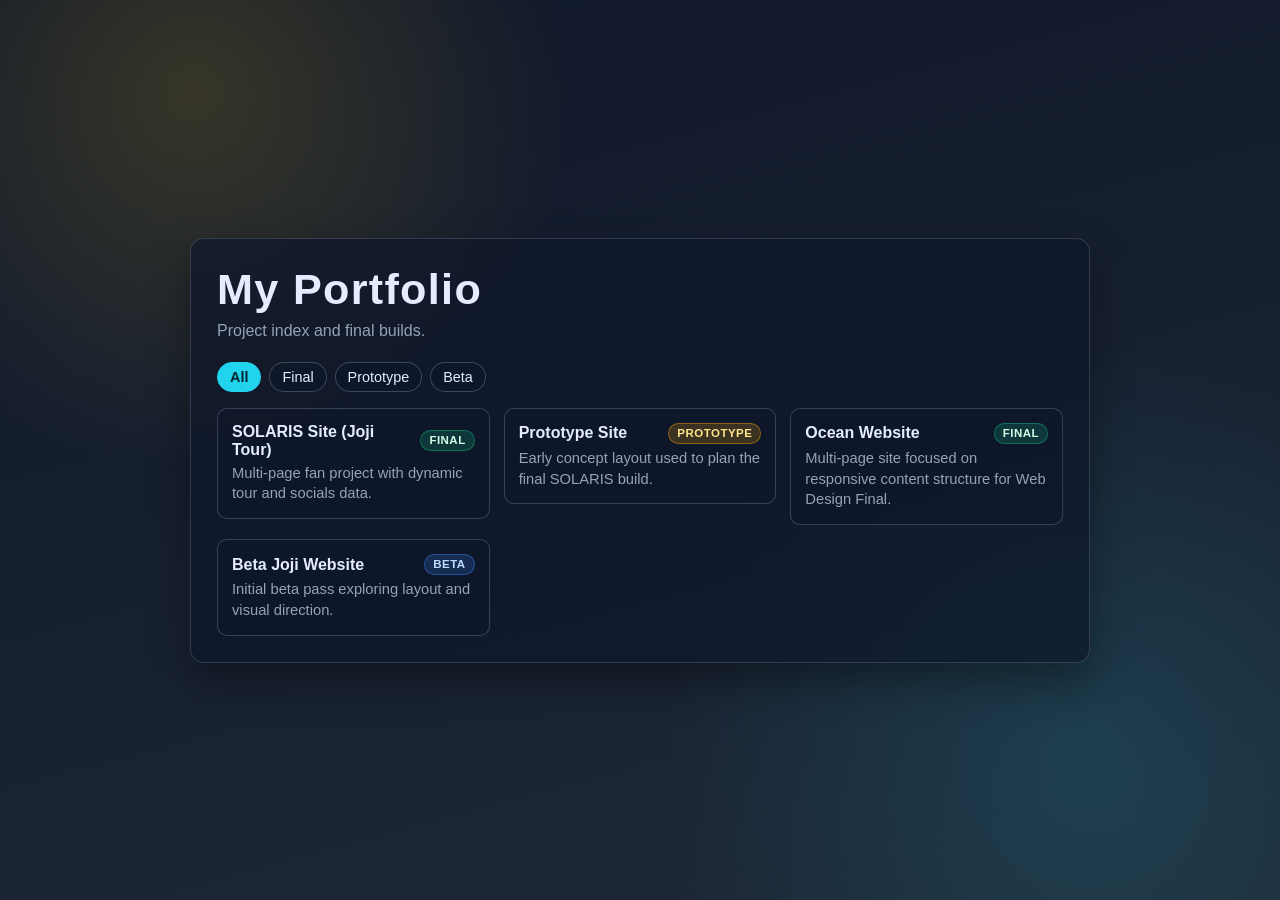
==== index.html @ e23ad000 "Add files via upload" ====
<!DOCTYPE html>
<html lang="en">
<head>
    <meta charset="UTF-8">
    <meta name="viewport" content="width=device-width, initial-scale=1.0">
  <title>Portfolio Home</title>
  <style>
    :root {
      --bg-top: #0f172a;
      --bg-bottom: #1f2937;
      --panel: rgba(15, 23, 42, 0.72);
      --text: #e5ecff;
      --muted: #94a3b8;
      --accent: #22d3ee;
      --accent-2: #facc15;
    }

    * {
      box-sizing: border-box;
    }

    body {
      margin: 0;
      min-height: 100vh;
      font-family: "Trebuchet MS", "Segoe UI", sans-serif;
      color: var(--text);
      background:
        radial-gradient(circle at 15% 10%, rgba(250, 204, 21, 0.16), transparent 28%),
        radial-gradient(circle at 85% 85%, rgba(34, 211, 238, 0.14), transparent 32%),
        linear-gradient(165deg, var(--bg-top), var(--bg-bottom));
      display: grid;
      place-items: center;
      padding: 24px;
    }

    main {
      width: min(900px, 100%);
      background: var(--panel);
      border: 1px solid rgba(148, 163, 184, 0.25);
      border-radius: 14px;
      padding: 26px;
      box-shadow: 0 18px 40px rgba(0, 0, 0, 0.35);
    }

    h1 {
      margin: 0;
      font-size: clamp(1.8rem, 5vw, 2.7rem);
      letter-spacing: 0.03em;
    }

    .intro {
      margin: 8px 0 22px;
      color: var(--muted);
    }

    .filter-controls {
      display: flex;
      flex-wrap: wrap;
      gap: 8px;
      margin: 0 0 16px;
    }

    .filter-btn {
      border: 1px solid rgba(148, 163, 184, 0.35);
      background: rgba(15, 23, 42, 0.65);
      color: var(--text);
      border-radius: 999px;
      padding: 6px 12px;
      cursor: pointer;
      font-family: inherit;
      font-size: 0.9rem;
      transition: border-color 0.18s ease, background 0.18s ease;
    }

    .filter-btn:hover {
      border-color: var(--accent);
      background: rgba(15, 23, 42, 0.95);
    }

    .filter-btn.is-active {
      border-color: var(--accent);
      color: #032530;
      background: var(--accent);
      font-weight: 700;
    }

    .filter-btn:focus-visible {
      outline: 2px solid var(--accent-2);
      outline-offset: 2px;
    }

    ul {
      list-style: none;
      margin: 0;
      padding: 0;
      display: grid;
      grid-template-columns: repeat(auto-fit, minmax(220px, 1fr));
      gap: 14px;
    }

    a {
      display: block;
      text-decoration: none;
      color: var(--text);
      padding: 14px;
      border-radius: 10px;
      border: 1px solid rgba(148, 163, 184, 0.3);
      background: rgba(15, 23, 42, 0.7);
      transition: transform 0.18s ease, border-color 0.18s ease, background 0.18s ease;
    }

    a:hover {
      transform: translateY(-2px);
      border-color: var(--accent);
      background: rgba(15, 23, 42, 0.95);
    }

    a:focus-visible {
      outline: 2px solid var(--accent-2);
      outline-offset: 2px;
    }

    .project-title {
      display: flex;
      align-items: center;
      justify-content: space-between;
      gap: 8px;
      font-weight: 700;
      margin-bottom: 4px;
    }

    .status-badge {
      flex-shrink: 0;
      font-size: 0.72rem;
      line-height: 1;
      letter-spacing: 0.04em;
      text-transform: uppercase;
      padding: 4px 8px;
      border-radius: 999px;
      border: 1px solid transparent;
    }

    .status-final {
      color: #d1fae5;
      background: rgba(16, 185, 129, 0.2);
      border-color: rgba(16, 185, 129, 0.45);
    }

    .status-prototype {
      color: #fde68a;
      background: rgba(245, 158, 11, 0.2);
      border-color: rgba(245, 158, 11, 0.45);
    }

    .status-beta {
      color: #bfdbfe;
      background: rgba(59, 130, 246, 0.2);
      border-color: rgba(59, 130, 246, 0.45);
    }

    .project-subtitle {
      display: block;
      color: var(--muted);
      font-size: 0.92rem;
      line-height: 1.4;
    }

    .project-card.is-hidden {
      display: none;
    }
  </style>
</head>
<body>

  <main>
    <h1>My Portfolio</h1>
    <p class="intro">Project index and final builds.</p>
    <div class="filter-controls" aria-label="Project status filters">
      <button type="button" class="filter-btn is-active" data-filter="all" aria-pressed="true">All</button>
      <button type="button" class="filter-btn" data-filter="final" aria-pressed="false">Final</button>
      <button type="button" class="filter-btn" data-filter="prototype" aria-pressed="false">Prototype</button>
      <button type="button" class="filter-btn" data-filter="beta" aria-pressed="false">Beta</button>
    </div>
    <ul id="project-list">
      <li class="project-card" data-status="final"><a href="SOLARIS_Site/index.html"><span class="project-title"><span>SOLARIS Site (Joji Tour)</span><span class="status-badge status-final">Final</span></span><span class="project-subtitle">Multi-page fan project with dynamic tour and socials data.</span></a></li>
      <li class="project-card" data-status="prototype"><a href="Prototype_site/Prototype/index.html"><span class="project-title"><span>Prototype Site</span><span class="status-badge status-prototype">Prototype</span></span><span class="project-subtitle">Early concept layout used to plan the final SOLARIS build.</span></a></li>
      <li class="project-card" data-status="final"><a href="Ocean 3/index.html"><span class="project-title"><span>Ocean Website</span><span class="status-badge status-final">Final</span></span><span class="project-subtitle">Multi-page site focused on responsive content structure for Web Design Final.</span></a></li>
      <li class="project-card" data-status="beta"><a href="beta_div_test/index.html"><span class="project-title"><span>Beta Joji Website</span><span class="status-badge status-beta">Beta</span></span><span class="project-subtitle">Initial beta pass exploring layout and visual direction.</span></a></li>
    </ul>
  </main>

  <script src="js/script.js"></script>

</body>
</html>
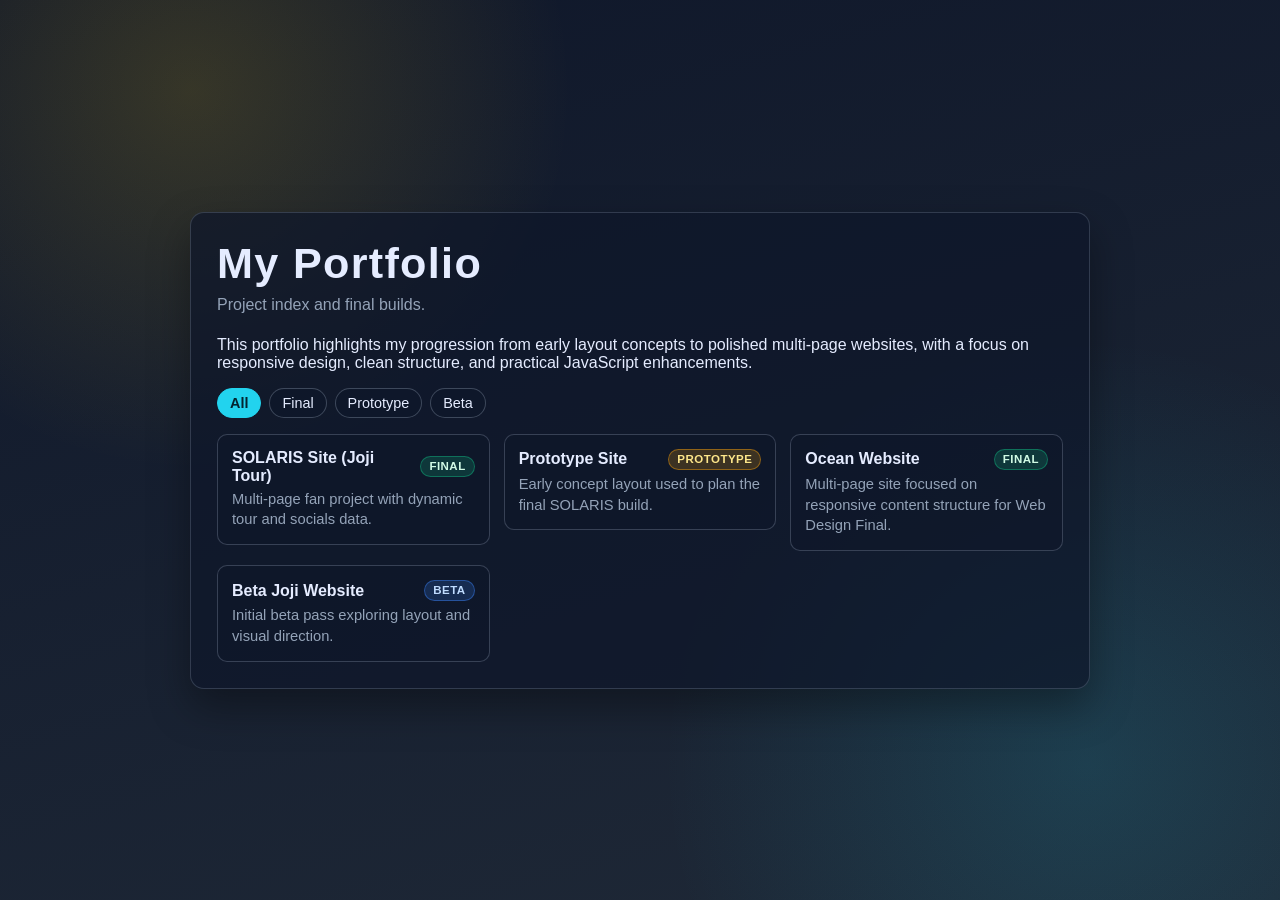
==== commit d7718b55: "Add about section to portfolio Added an about section to describe the portfolio's focus on responsiv" ====
--- a/index.html
+++ b/index.html
@@ -175,6 +175,9 @@
   <main>
     <h1>My Portfolio</h1>
     <p class="intro">Project index and final builds.</p>
+    <p class="about">This portfolio highlights my progression from early layout concepts to polished 
+    multi-page websites, with a focus on responsive design, clean structure, and practical JavaScript 
+    enhancements.</p>
     <div class="filter-controls" aria-label="Project status filters">
       <button type="button" class="filter-btn is-active" data-filter="all" aria-pressed="true">All</button>
       <button type="button" class="filter-btn" data-filter="final" aria-pressed="false">Final</button>
@@ -192,4 +195,4 @@
   <script src="js/script.js"></script>
 
 </body>
-</html>+</html>
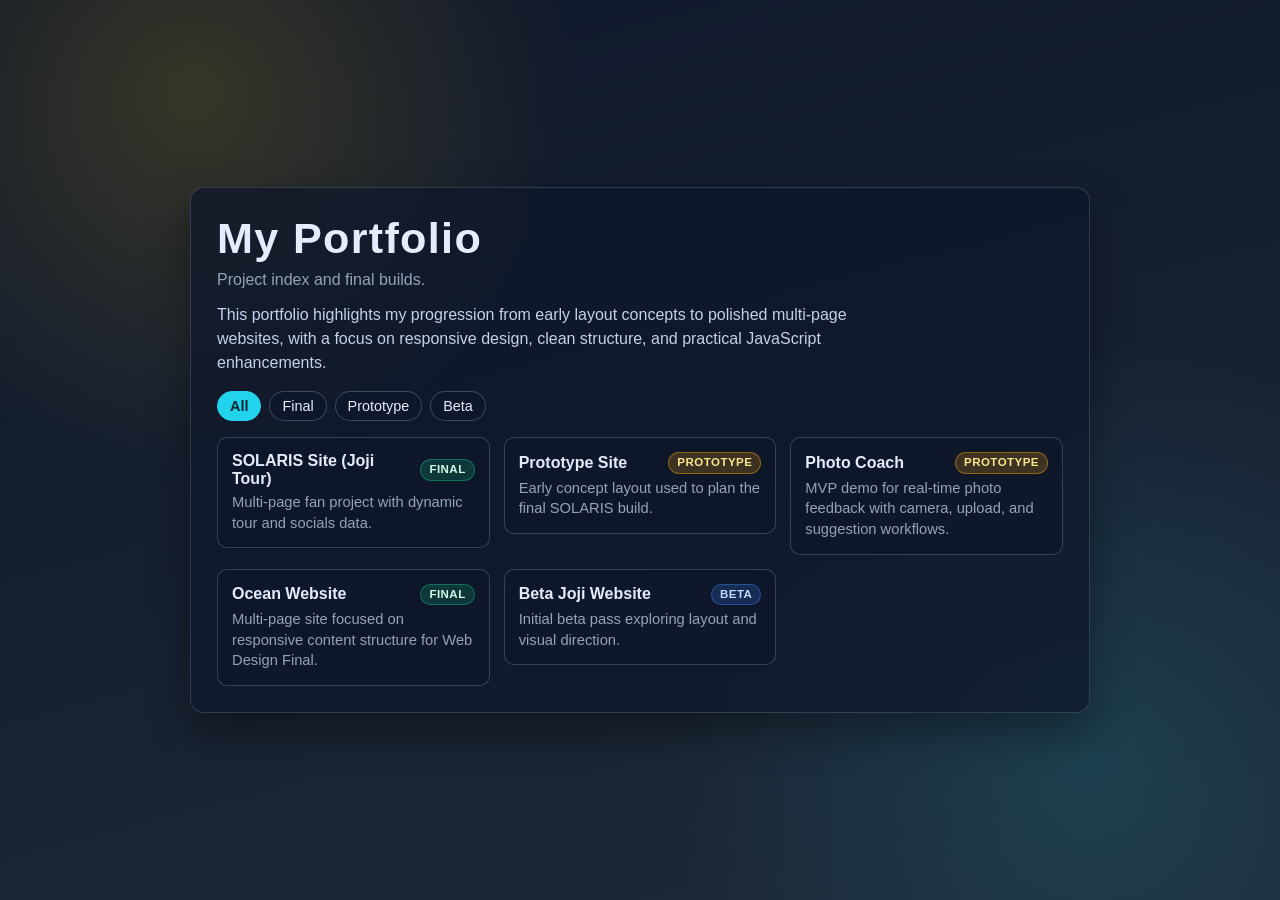
==== commit 680fc20f: "Enhance SEO and update about section in index.html Added meta tags for SEO and social sharing, inclu" ====
--- a/index.html
+++ b/index.html
@@ -3,6 +3,13 @@
 <head>
     <meta charset="UTF-8">
     <meta name="viewport" content="width=device-width, initial-scale=1.0">
+  <meta name="description" content="Web design portfolio featuring SOLARIS, Ocean, and prototype projects built with HTML, CSS, and JavaScript.">
+  <meta property="og:title" content="My Portfolio">
+  <meta property="og:description" content="A collection of multi-page web projects including final builds, prototypes, and beta experiments.">
+  <meta property="og:type" content="website">
+  <meta property="og:url" content="https://soshbigred22.github.io/Portfolio/">
+  <meta property="og:image" content="https://soshbigred22.github.io/Portfolio/SOLARIS_Site/img/SOLARIS_TOUR.webp">
+  <meta name="twitter:card" content="summary_large_image">
   <title>Portfolio Home</title>
   <style>
     :root {
@@ -53,6 +60,13 @@
       color: var(--muted);
     }
 
+    .about {
+      margin: -8px 0 16px;
+      color: #c3d1ea;
+      line-height: 1.5;
+      max-width: 72ch;
+    }
+
     .filter-controls {
       display: flex;
       flex-wrap: wrap;
@@ -176,8 +190,8 @@
     <h1>My Portfolio</h1>
     <p class="intro">Project index and final builds.</p>
     <p class="about">This portfolio highlights my progression from early layout concepts to polished 
-    multi-page websites, with a focus on responsive design, clean structure, and practical JavaScript 
-    enhancements.</p>
+        multi-page websites, with a focus on responsive design, clean structure, and practical JavaScript 
+        enhancements.</p>
     <div class="filter-controls" aria-label="Project status filters">
       <button type="button" class="filter-btn is-active" data-filter="all" aria-pressed="true">All</button>
       <button type="button" class="filter-btn" data-filter="final" aria-pressed="false">Final</button>
@@ -187,6 +201,7 @@
     <ul id="project-list">
       <li class="project-card" data-status="final"><a href="SOLARIS_Site/index.html"><span class="project-title"><span>SOLARIS Site (Joji Tour)</span><span class="status-badge status-final">Final</span></span><span class="project-subtitle">Multi-page fan project with dynamic tour and socials data.</span></a></li>
       <li class="project-card" data-status="prototype"><a href="Prototype_site/Prototype/index.html"><span class="project-title"><span>Prototype Site</span><span class="status-badge status-prototype">Prototype</span></span><span class="project-subtitle">Early concept layout used to plan the final SOLARIS build.</span></a></li>
+      <li class="project-card" data-status="prototype"><a href="photo-coach/index.html"><span class="project-title"><span>Photo Coach</span><span class="status-badge status-prototype">Prototype</span></span><span class="project-subtitle">MVP demo for real-time photo feedback with camera, upload, and suggestion workflows.</span></a></li>
       <li class="project-card" data-status="final"><a href="Ocean 3/index.html"><span class="project-title"><span>Ocean Website</span><span class="status-badge status-final">Final</span></span><span class="project-subtitle">Multi-page site focused on responsive content structure for Web Design Final.</span></a></li>
       <li class="project-card" data-status="beta"><a href="beta_div_test/index.html"><span class="project-title"><span>Beta Joji Website</span><span class="status-badge status-beta">Beta</span></span><span class="project-subtitle">Initial beta pass exploring layout and visual direction.</span></a></li>
     </ul>
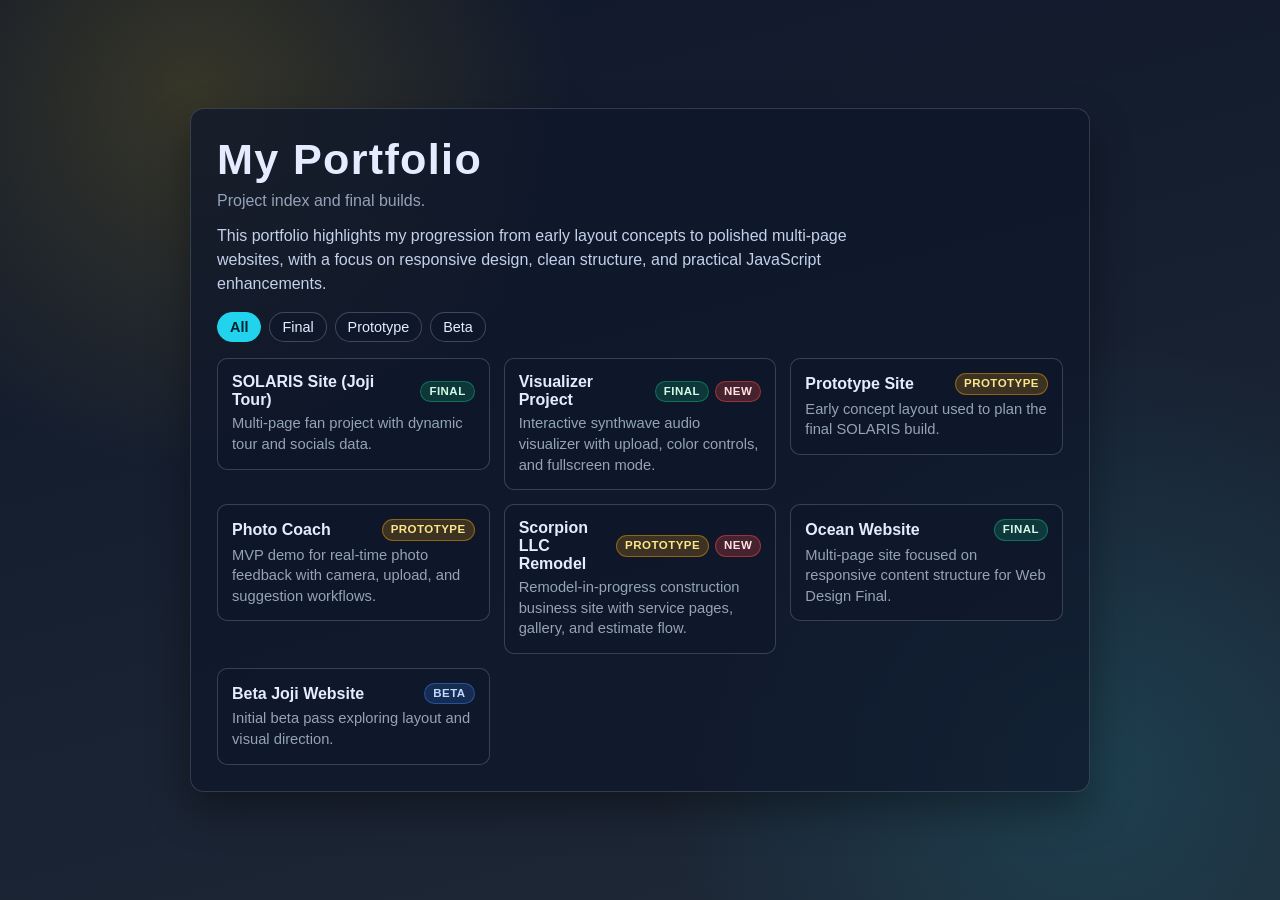
==== commit 70c0aa75: "Revise index.html for project updates and styling Updated portfolio HTML structure and added new pro" ====
--- a/index.html
+++ b/index.html
@@ -154,6 +154,12 @@
       border: 1px solid transparent;
     }
 
+    .status-badges {
+      display: inline-flex;
+      align-items: center;
+      gap: 6px;
+    }
+
     .status-final {
       color: #d1fae5;
       background: rgba(16, 185, 129, 0.2);
@@ -170,6 +176,12 @@
       color: #bfdbfe;
       background: rgba(59, 130, 246, 0.2);
       border-color: rgba(59, 130, 246, 0.45);
+    }
+
+    .status-new {
+      color: #fee2e2;
+      background: rgba(239, 68, 68, 0.25);
+      border-color: rgba(239, 68, 68, 0.5);
     }
 
     .project-subtitle {
@@ -200,8 +212,10 @@
     </div>
     <ul id="project-list">
       <li class="project-card" data-status="final"><a href="SOLARIS_Site/index.html"><span class="project-title"><span>SOLARIS Site (Joji Tour)</span><span class="status-badge status-final">Final</span></span><span class="project-subtitle">Multi-page fan project with dynamic tour and socials data.</span></a></li>
+      <li class="project-card" data-status="final"><a href="Visualizer Project/index.html"><span class="project-title"><span>Visualizer Project</span><span class="status-badges"><span class="status-badge status-final">Final</span><span class="status-badge status-new">New</span></span></span><span class="project-subtitle">Interactive synthwave audio visualizer with upload, color controls, and fullscreen mode.</span></a></li>
       <li class="project-card" data-status="prototype"><a href="Prototype_site/Prototype/index.html"><span class="project-title"><span>Prototype Site</span><span class="status-badge status-prototype">Prototype</span></span><span class="project-subtitle">Early concept layout used to plan the final SOLARIS build.</span></a></li>
       <li class="project-card" data-status="prototype"><a href="photo-coach/index.html"><span class="project-title"><span>Photo Coach</span><span class="status-badge status-prototype">Prototype</span></span><span class="project-subtitle">MVP demo for real-time photo feedback with camera, upload, and suggestion workflows.</span></a></li>
+      <li class="project-card" data-status="prototype"><a href="Scorpion LLC Remodel/index.html"><span class="project-title"><span>Scorpion LLC Remodel</span><span class="status-badges"><span class="status-badge status-prototype">Prototype</span><span class="status-badge status-new">New</span></span></span><span class="project-subtitle">Remodel-in-progress construction business site with service pages, gallery, and estimate flow.</span></a></li>
       <li class="project-card" data-status="final"><a href="Ocean 3/index.html"><span class="project-title"><span>Ocean Website</span><span class="status-badge status-final">Final</span></span><span class="project-subtitle">Multi-page site focused on responsive content structure for Web Design Final.</span></a></li>
       <li class="project-card" data-status="beta"><a href="beta_div_test/index.html"><span class="project-title"><span>Beta Joji Website</span><span class="status-badge status-beta">Beta</span></span><span class="project-subtitle">Initial beta pass exploring layout and visual direction.</span></a></li>
     </ul>
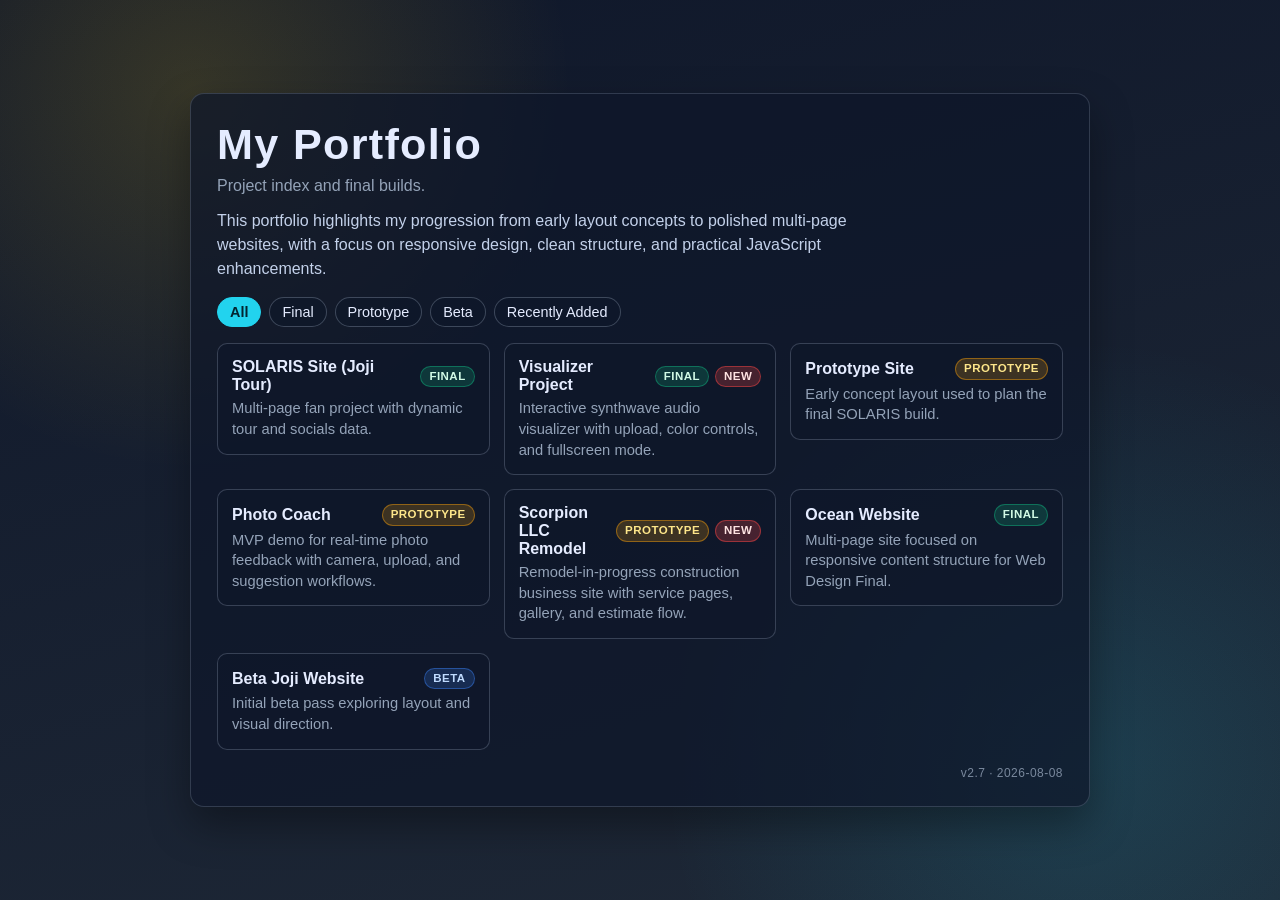
==== commit 9396bebe: "Enhance project filtering and add date attributes Added a new filter button for recently added proje" ====
--- a/index.html
+++ b/index.html
@@ -184,6 +184,10 @@
       border-color: rgba(239, 68, 68, 0.5);
     }
 
+    .status-badge.is-hidden {
+      display: none;
+    }
+
     .project-subtitle {
       display: block;
       color: var(--muted);
@@ -193,6 +197,14 @@
 
     .project-card.is-hidden {
       display: none;
+    }
+
+    .site-version {
+      margin: 16px 0 0;
+      text-align: right;
+      color: rgba(148, 163, 184, 0.8);
+      font-size: 0.75rem;
+      letter-spacing: 0.04em;
     }
   </style>
 </head>
@@ -209,16 +221,18 @@
       <button type="button" class="filter-btn" data-filter="final" aria-pressed="false">Final</button>
       <button type="button" class="filter-btn" data-filter="prototype" aria-pressed="false">Prototype</button>
       <button type="button" class="filter-btn" data-filter="beta" aria-pressed="false">Beta</button>
+      <button type="button" class="filter-btn" data-filter="recent" aria-pressed="false">Recently Added</button>
     </div>
     <ul id="project-list">
       <li class="project-card" data-status="final"><a href="SOLARIS_Site/index.html"><span class="project-title"><span>SOLARIS Site (Joji Tour)</span><span class="status-badge status-final">Final</span></span><span class="project-subtitle">Multi-page fan project with dynamic tour and socials data.</span></a></li>
-      <li class="project-card" data-status="final"><a href="Visualizer Project/index.html"><span class="project-title"><span>Visualizer Project</span><span class="status-badges"><span class="status-badge status-final">Final</span><span class="status-badge status-new">New</span></span></span><span class="project-subtitle">Interactive synthwave audio visualizer with upload, color controls, and fullscreen mode.</span></a></li>
+      <li class="project-card" data-status="final" data-added-date="2026-08-08"><a href="Visualizer Project/index.html"><span class="project-title"><span>Visualizer Project</span><span class="status-badges"><span class="status-badge status-final">Final</span><span class="status-badge status-new">New</span></span></span><span class="project-subtitle">Interactive synthwave audio visualizer with upload, color controls, and fullscreen mode.</span></a></li>
       <li class="project-card" data-status="prototype"><a href="Prototype_site/Prototype/index.html"><span class="project-title"><span>Prototype Site</span><span class="status-badge status-prototype">Prototype</span></span><span class="project-subtitle">Early concept layout used to plan the final SOLARIS build.</span></a></li>
       <li class="project-card" data-status="prototype"><a href="photo-coach/index.html"><span class="project-title"><span>Photo Coach</span><span class="status-badge status-prototype">Prototype</span></span><span class="project-subtitle">MVP demo for real-time photo feedback with camera, upload, and suggestion workflows.</span></a></li>
-      <li class="project-card" data-status="prototype"><a href="Scorpion LLC Remodel/index.html"><span class="project-title"><span>Scorpion LLC Remodel</span><span class="status-badges"><span class="status-badge status-prototype">Prototype</span><span class="status-badge status-new">New</span></span></span><span class="project-subtitle">Remodel-in-progress construction business site with service pages, gallery, and estimate flow.</span></a></li>
+      <li class="project-card" data-status="prototype" data-added-date="2026-08-08"><a href="Scorpion LLC Remodel/index.html"><span class="project-title"><span>Scorpion LLC Remodel</span><span class="status-badges"><span class="status-badge status-prototype">Prototype</span><span class="status-badge status-new">New</span></span></span><span class="project-subtitle">Remodel-in-progress construction business site with service pages, gallery, and estimate flow.</span></a></li>
       <li class="project-card" data-status="final"><a href="Ocean 3/index.html"><span class="project-title"><span>Ocean Website</span><span class="status-badge status-final">Final</span></span><span class="project-subtitle">Multi-page site focused on responsive content structure for Web Design Final.</span></a></li>
       <li class="project-card" data-status="beta"><a href="beta_div_test/index.html"><span class="project-title"><span>Beta Joji Website</span><span class="status-badge status-beta">Beta</span></span><span class="project-subtitle">Initial beta pass exploring layout and visual direction.</span></a></li>
     </ul>
+    <p id="site-version" class="site-version" aria-label="Portfolio patch version">v2.7 · 2026-08-08</p>
   </main>
 
   <script src="js/script.js"></script>
